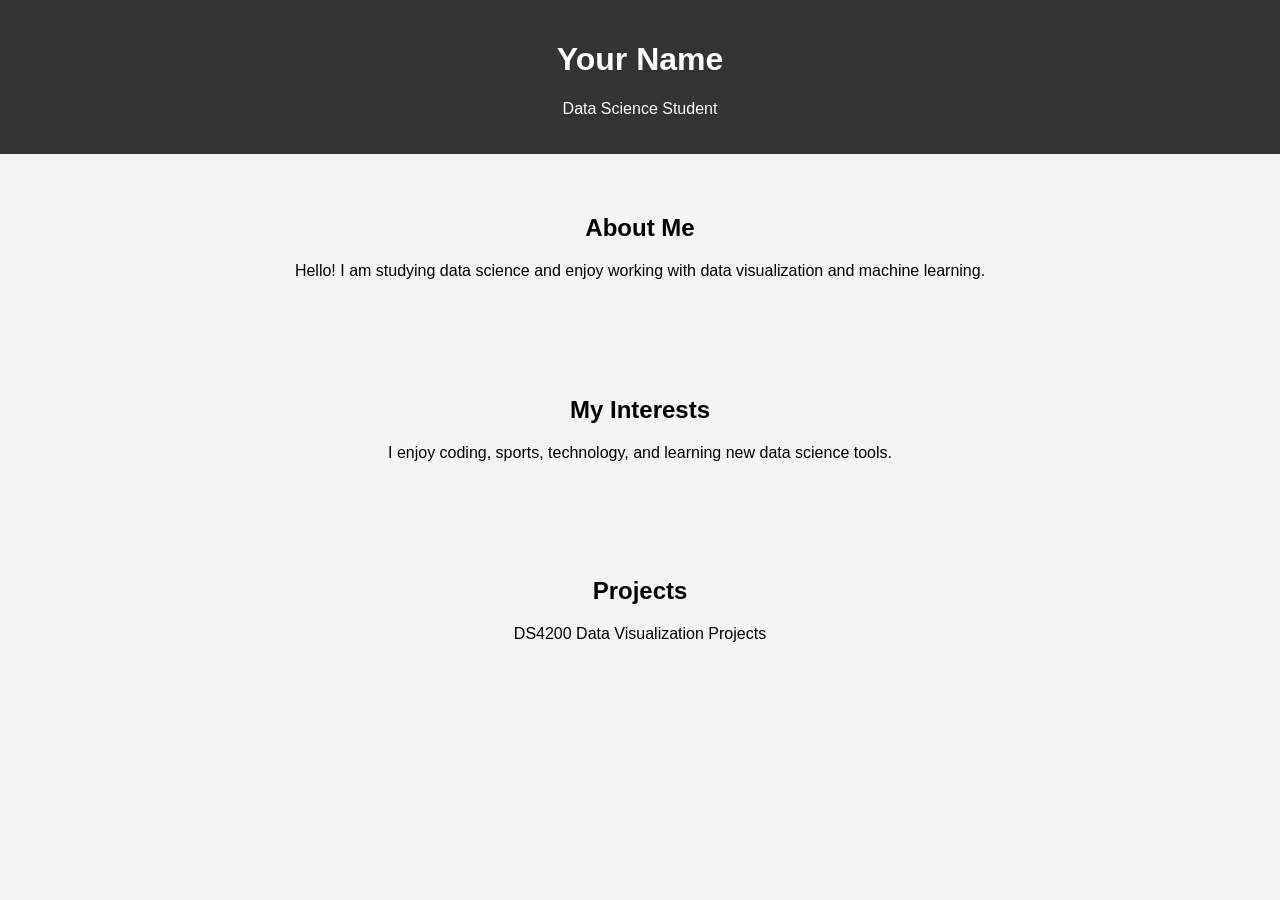
==== index.html @ 52bf93d0 "Create index.html" ====
<!DOCTYPE html>
<html>
<head>
<title>My Personal Website</title>
<style>
body{
font-family: Arial;
background-color:#f4f4f4;
text-align:center;
margin:0;
}

header{
background:#333;
color:white;
padding:20px;
}

section{
padding:40px;
}

img{
width:200px;
border-radius:50%;
}
</style>
</head>

<body>

<header>
<h1>Your Name</h1>
<p>Data Science Student</p>
</header>

<section>
<h2>About Me</h2>
<p>Hello! I am studying data science and enjoy working with data visualization and machine learning.</p>
</section>

<section>
<h2>My Interests</h2>
<p>I enjoy coding, sports, technology, and learning new data science tools.</p>
</section>

<section>
<h2>Projects</h2>
<p>DS4200 Data Visualization Projects</p>
</section>

</body>
</html>
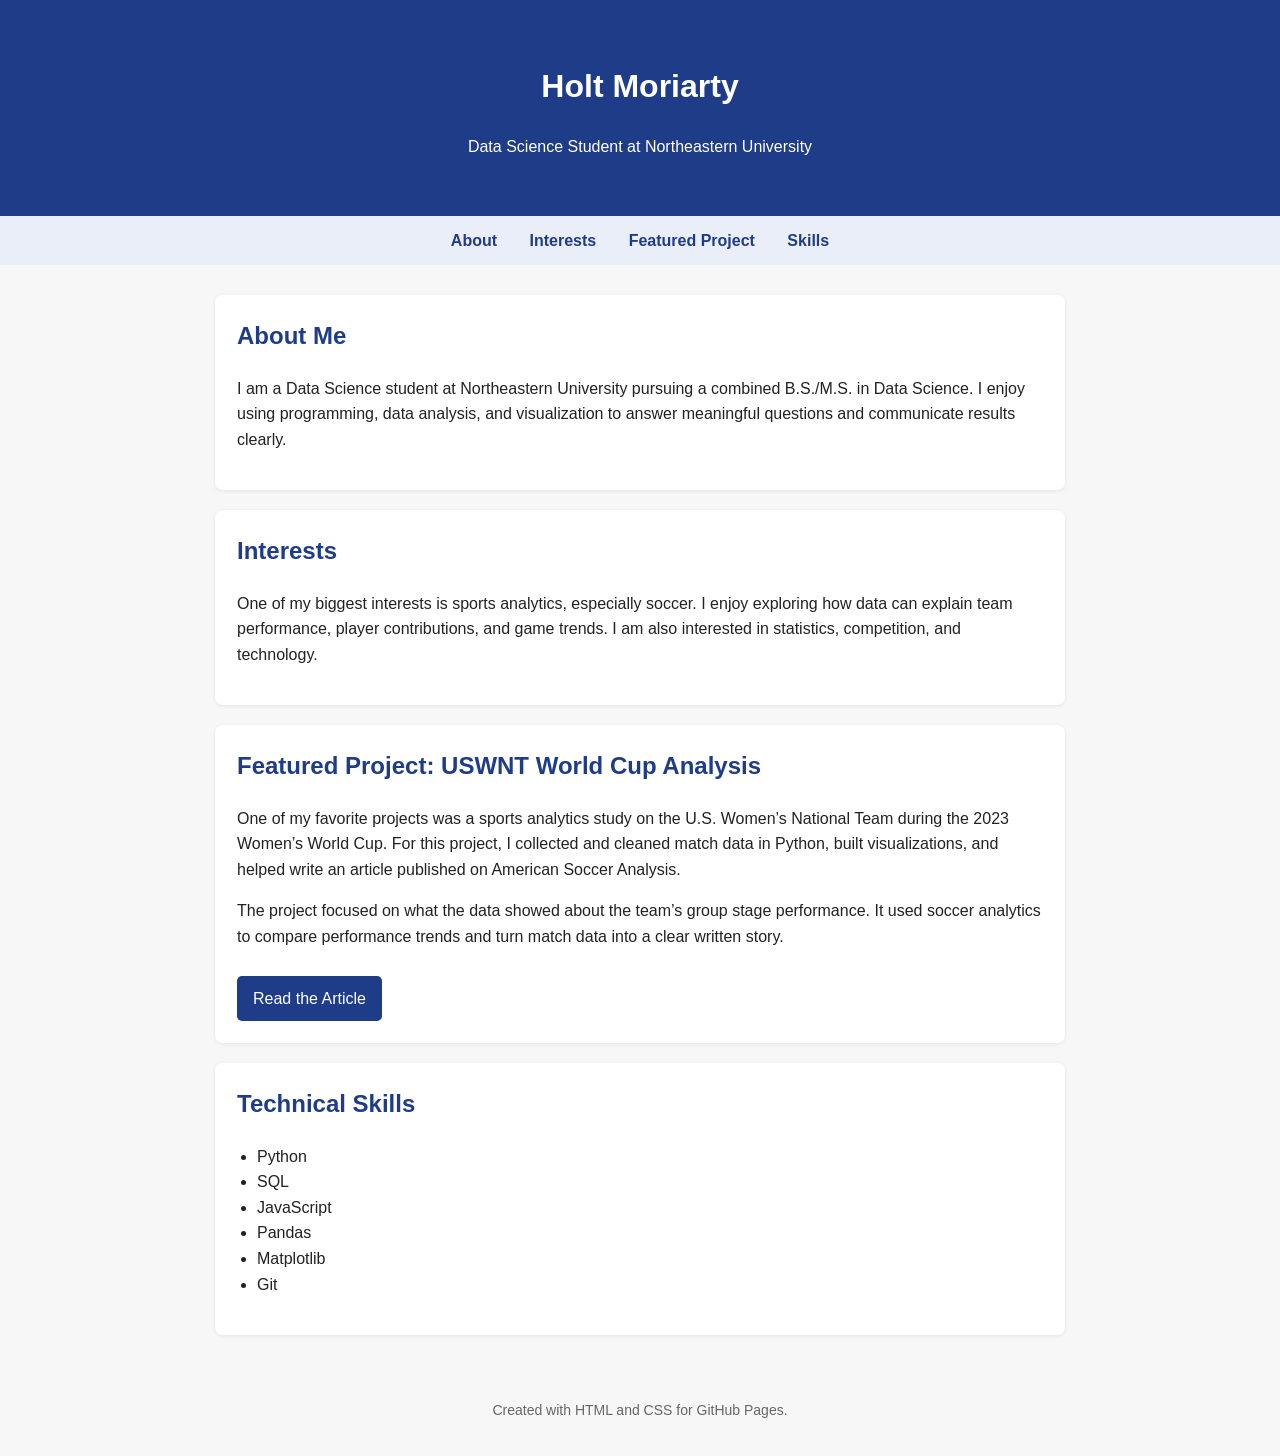
==== commit 4572a649: "Update index.html" ====
--- a/index.html
+++ b/index.html
@@ -1,53 +1,138 @@
 <!DOCTYPE html>
-<html>
+<html lang="en">
 <head>
-<title>My Personal Website</title>
-<style>
-body{
-font-family: Arial;
-background-color:#f4f4f4;
-text-align:center;
-margin:0;
-}
+  <meta charset="UTF-8" />
+  <meta name="viewport" content="width=device-width, initial-scale=1.0" />
+  <title>Holt Moriarty | Personal Website</title>
+  <style>
+    body {
+      margin: 0;
+      font-family: Arial, sans-serif;
+      background: #f7f7f7;
+      color: #222;
+      line-height: 1.6;
+    }
 
-header{
-background:#333;
-color:white;
-padding:20px;
-}
+    header {
+      background: #1f3c88;
+      color: white;
+      text-align: center;
+      padding: 40px 20px;
+    }
 
-section{
-padding:40px;
-}
+    nav {
+      background: #e9eef8;
+      text-align: center;
+      padding: 12px;
+    }
 
-img{
-width:200px;
-border-radius:50%;
-}
-</style>
+    nav a {
+      color: #1f3c88;
+      text-decoration: none;
+      margin: 0 14px;
+      font-weight: bold;
+    }
+
+    main {
+      max-width: 850px;
+      margin: 30px auto;
+      padding: 0 20px;
+    }
+
+    section {
+      background: white;
+      padding: 22px;
+      margin-bottom: 20px;
+      border-radius: 8px;
+      box-shadow: 0 1px 4px rgba(0,0,0,0.08);
+    }
+
+    h2 {
+      color: #1f3c88;
+      margin-top: 0;
+    }
+
+    ul {
+      padding-left: 20px;
+    }
+
+    .button {
+      display: inline-block;
+      background: #1f3c88;
+      color: white;
+      padding: 10px 16px;
+      text-decoration: none;
+      border-radius: 5px;
+      margin-top: 10px;
+    }
+
+    footer {
+      text-align: center;
+      padding: 20px;
+      color: #666;
+      font-size: 14px;
+    }
+  </style>
 </head>
+<body>
+  <header>
+    <h1>Holt Moriarty</h1>
+    <p>Data Science Student at Northeastern University</p>
+  </header>
 
-<body>
+  <nav>
+    <a href="#about">About</a>
+    <a href="#interests">Interests</a>
+    <a href="#project">Featured Project</a>
+    <a href="#skills">Skills</a>
+  </nav>
 
-<header>
-<h1>Your Name</h1>
-<p>Data Science Student</p>
-</header>
+  <main>
+    <section id="about">
+      <h2>About Me</h2>
+      <p>
+        I am a Data Science student at Northeastern University pursuing a combined B.S./M.S. in Data Science.
+        I enjoy using programming, data analysis, and visualization to answer meaningful questions and communicate results clearly.
+      </p>
+    </section>
 
-<section>
-<h2>About Me</h2>
-<p>Hello! I am studying data science and enjoy working with data visualization and machine learning.</p>
-</section>
+    <section id="interests">
+      <h2>Interests</h2>
+      <p>
+        One of my biggest interests is sports analytics, especially soccer. I enjoy exploring how data can explain team performance,
+        player contributions, and game trends. I am also interested in statistics, competition, and technology.
+      </p>
+    </section>
 
-<section>
-<h2>My Interests</h2>
-<p>I enjoy coding, sports, technology, and learning new data science tools.</p>
-</section>
+    <section id="project">
+      <h2>Featured Project: USWNT World Cup Analysis</h2>
+      <p>
+        One of my favorite projects was a sports analytics study on the U.S. Women’s National Team during the 2023 Women’s World Cup.
+        For this project, I collected and cleaned match data in Python, built visualizations, and helped write an article published on
+        American Soccer Analysis.
+      </p>
+      <p>
+        The project focused on what the data showed about the team’s group stage performance. It used soccer analytics to compare
+        performance trends and turn match data into a clear written story.
+      </p>
+      <a class="button" href="https://www.americansocceranalysis.com/home/2023/8/4/what-the-data-say-about-the-uswnt-in-the-group-stage" target="_blank">Read the Article</a>
+    </section>
 
-<section>
-<h2>Projects</h2>
-<p>DS4200 Data Visualization Projects</p>
-</section>
+    <section id="skills">
+      <h2>Technical Skills</h2>
+      <ul>
+        <li>Python</li>
+        <li>SQL</li>
+        <li>JavaScript</li>
+        <li>Pandas</li>
+        <li>Matplotlib</li>
+        <li>Git</li>
+      </ul>
+    </section>
+  </main>
 
+  <footer>
+    <p>Created with HTML and CSS for GitHub Pages.</p>
+  </footer>
 </body>
 </html>
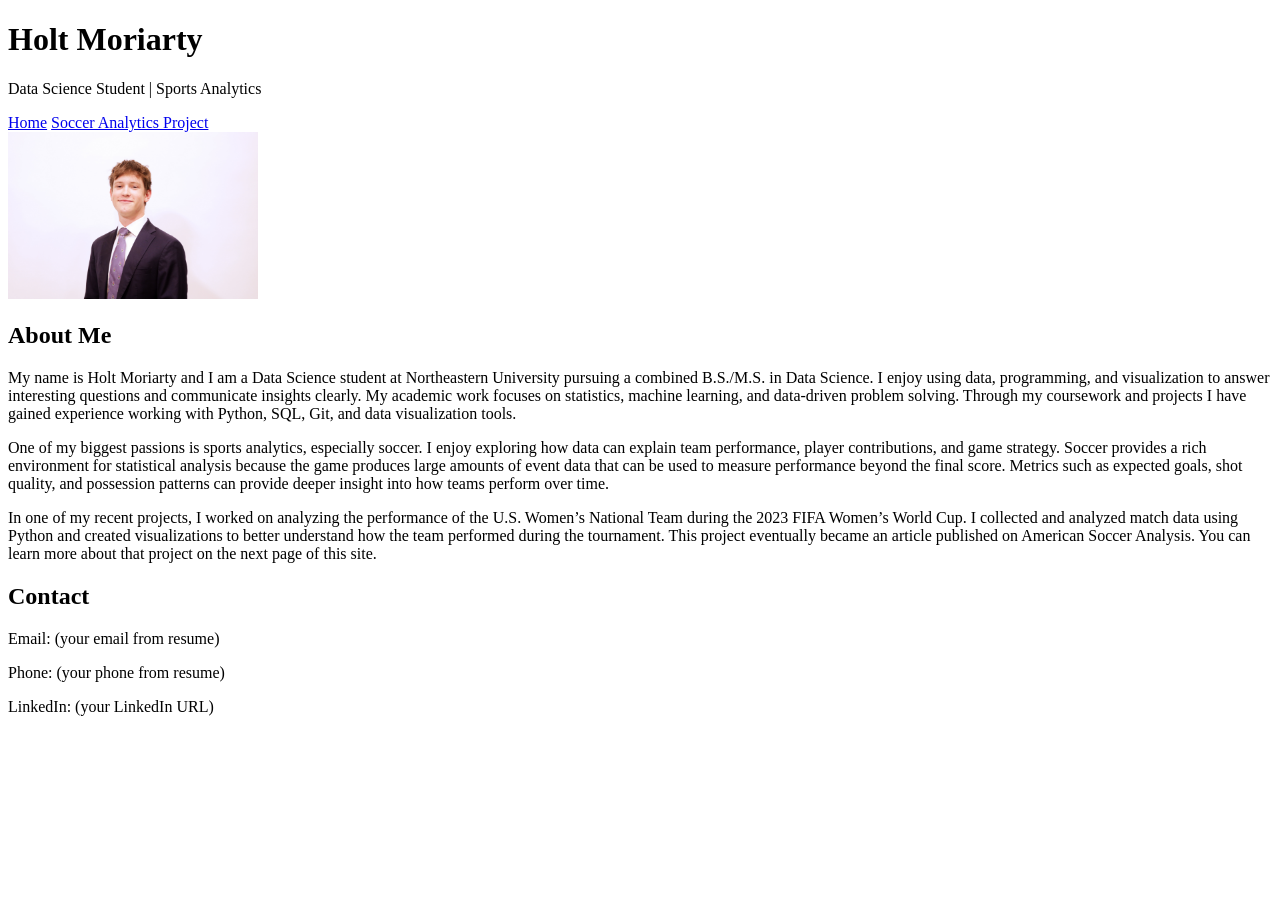
==== commit 0edb4f83: "Update index.html" ====
--- a/index.html
+++ b/index.html
@@ -1,138 +1,51 @@
 <!DOCTYPE html>
-<html lang="en">
+<html>
 <head>
-  <meta charset="UTF-8" />
-  <meta name="viewport" content="width=device-width, initial-scale=1.0" />
-  <title>Holt Moriarty | Personal Website</title>
-  <style>
-    body {
-      margin: 0;
-      font-family: Arial, sans-serif;
-      background: #f7f7f7;
-      color: #222;
-      line-height: 1.6;
-    }
+<title>Holt Moriarty</title>
+<link rel="stylesheet" href="style.css">
+</head>
 
-    header {
-      background: #1f3c88;
-      color: white;
-      text-align: center;
-      padding: 40px 20px;
-    }
+<body>
 
-    nav {
-      background: #e9eef8;
-      text-align: center;
-      padding: 12px;
-    }
+<header>
+<h1>Holt Moriarty</h1>
+<p>Data Science Student | Sports Analytics</p>
+</header>
 
-    nav a {
-      color: #1f3c88;
-      text-decoration: none;
-      margin: 0 14px;
-      font-weight: bold;
-    }
+<nav>
+<a href="index.html">Home</a>
+<a href="soccer.html">Soccer Analytics Project</a>
+</nav>
 
-    main {
-      max-width: 850px;
-      margin: 30px auto;
-      padding: 0 20px;
-    }
+<section>
 
-    section {
-      background: white;
-      padding: 22px;
-      margin-bottom: 20px;
-      border-radius: 8px;
-      box-shadow: 0 1px 4px rgba(0,0,0,0.08);
-    }
+<img src="profile.jpg" width="250">
 
-    h2 {
-      color: #1f3c88;
-      margin-top: 0;
-    }
+<h2>About Me</h2>
 
-    ul {
-      padding-left: 20px;
-    }
+<p>
+My name is Holt Moriarty and I am a Data Science student at Northeastern University pursuing a combined B.S./M.S. in Data Science. I enjoy using data, programming, and visualization to answer interesting questions and communicate insights clearly. My academic work focuses on statistics, machine learning, and data-driven problem solving. Through my coursework and projects I have gained experience working with Python, SQL, Git, and data visualization tools.
+</p>
 
-    .button {
-      display: inline-block;
-      background: #1f3c88;
-      color: white;
-      padding: 10px 16px;
-      text-decoration: none;
-      border-radius: 5px;
-      margin-top: 10px;
-    }
+<p>
+One of my biggest passions is sports analytics, especially soccer. I enjoy exploring how data can explain team performance, player contributions, and game strategy. Soccer provides a rich environment for statistical analysis because the game produces large amounts of event data that can be used to measure performance beyond the final score. Metrics such as expected goals, shot quality, and possession patterns can provide deeper insight into how teams perform over time.
+</p>
 
-    footer {
-      text-align: center;
-      padding: 20px;
-      color: #666;
-      font-size: 14px;
-    }
-  </style>
-</head>
-<body>
-  <header>
-    <h1>Holt Moriarty</h1>
-    <p>Data Science Student at Northeastern University</p>
-  </header>
+<p>
+In one of my recent projects, I worked on analyzing the performance of the U.S. Women’s National Team during the 2023 FIFA Women’s World Cup. I collected and analyzed match data using Python and created visualizations to better understand how the team performed during the tournament. This project eventually became an article published on American Soccer Analysis. You can learn more about that project on the next page of this site.
+</p>
 
-  <nav>
-    <a href="#about">About</a>
-    <a href="#interests">Interests</a>
-    <a href="#project">Featured Project</a>
-    <a href="#skills">Skills</a>
-  </nav>
+</section>
 
-  <main>
-    <section id="about">
-      <h2>About Me</h2>
-      <p>
-        I am a Data Science student at Northeastern University pursuing a combined B.S./M.S. in Data Science.
-        I enjoy using programming, data analysis, and visualization to answer meaningful questions and communicate results clearly.
-      </p>
-    </section>
+<section>
 
-    <section id="interests">
-      <h2>Interests</h2>
-      <p>
-        One of my biggest interests is sports analytics, especially soccer. I enjoy exploring how data can explain team performance,
-        player contributions, and game trends. I am also interested in statistics, competition, and technology.
-      </p>
-    </section>
+<h2>Contact</h2>
 
-    <section id="project">
-      <h2>Featured Project: USWNT World Cup Analysis</h2>
-      <p>
-        One of my favorite projects was a sports analytics study on the U.S. Women’s National Team during the 2023 Women’s World Cup.
-        For this project, I collected and cleaned match data in Python, built visualizations, and helped write an article published on
-        American Soccer Analysis.
-      </p>
-      <p>
-        The project focused on what the data showed about the team’s group stage performance. It used soccer analytics to compare
-        performance trends and turn match data into a clear written story.
-      </p>
-      <a class="button" href="https://www.americansocceranalysis.com/home/2023/8/4/what-the-data-say-about-the-uswnt-in-the-group-stage" target="_blank">Read the Article</a>
-    </section>
+<p>Email: (your email from resume)</p>
+<p>Phone: (your phone from resume)</p>
+<p>LinkedIn: (your LinkedIn URL)</p>
 
-    <section id="skills">
-      <h2>Technical Skills</h2>
-      <ul>
-        <li>Python</li>
-        <li>SQL</li>
-        <li>JavaScript</li>
-        <li>Pandas</li>
-        <li>Matplotlib</li>
-        <li>Git</li>
-      </ul>
-    </section>
-  </main>
+</section>
 
-  <footer>
-    <p>Created with HTML and CSS for GitHub Pages.</p>
-  </footer>
 </body>
 </html>
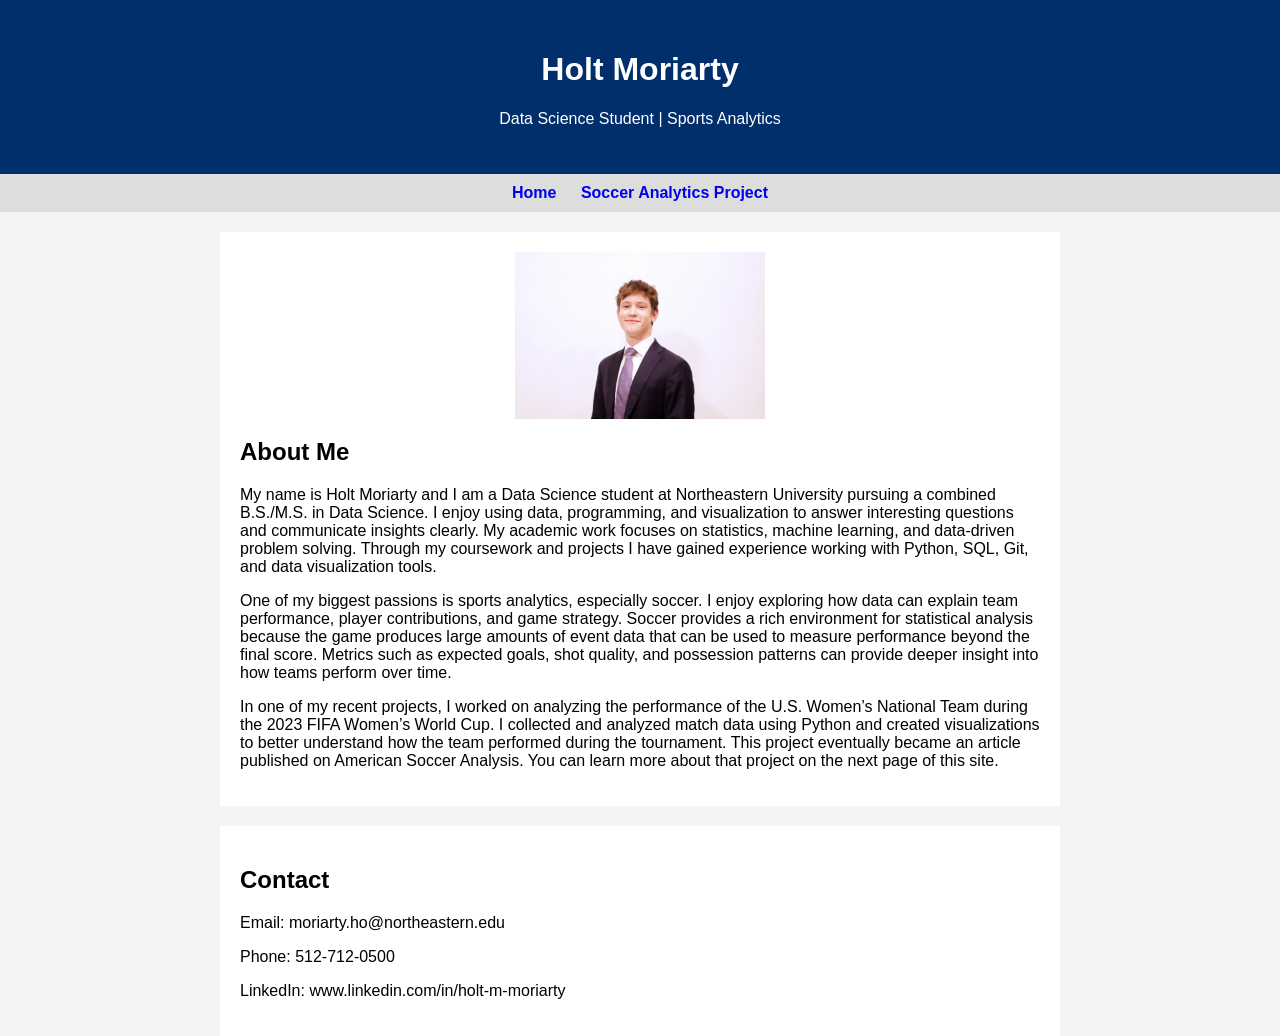
==== commit 4e48008c: "Update index.html" ====
--- a/index.html
+++ b/index.html
@@ -41,9 +41,9 @@
 
 <h2>Contact</h2>
 
-<p>Email: (your email from resume)</p>
-<p>Phone: (your phone from resume)</p>
-<p>LinkedIn: (your LinkedIn URL)</p>
+<p>Email: moriarty.ho@northeastern.edu</p>
+<p>Phone: 512-712-0500</p>
+<p>LinkedIn: www.linkedin.com/in/holt-m-moriarty</p>
 
 </section>
 
--- a/style.css
+++ b/style.css
@@ -0,0 +1,37 @@
+body{
+font-family: Arial;
+background-color:#f4f4f4;
+margin:0;
+}
+
+header{
+background:#002f6c;
+color:white;
+text-align:center;
+padding:30px;
+}
+
+nav{
+background:#ddd;
+padding:10px;
+text-align:center;
+}
+
+nav a{
+margin:10px;
+text-decoration:none;
+font-weight:bold;
+}
+
+section{
+max-width:800px;
+margin:auto;
+padding:20px;
+background:white;
+margin-top:20px;
+}
+
+img{
+display:block;
+margin:auto;
+}
